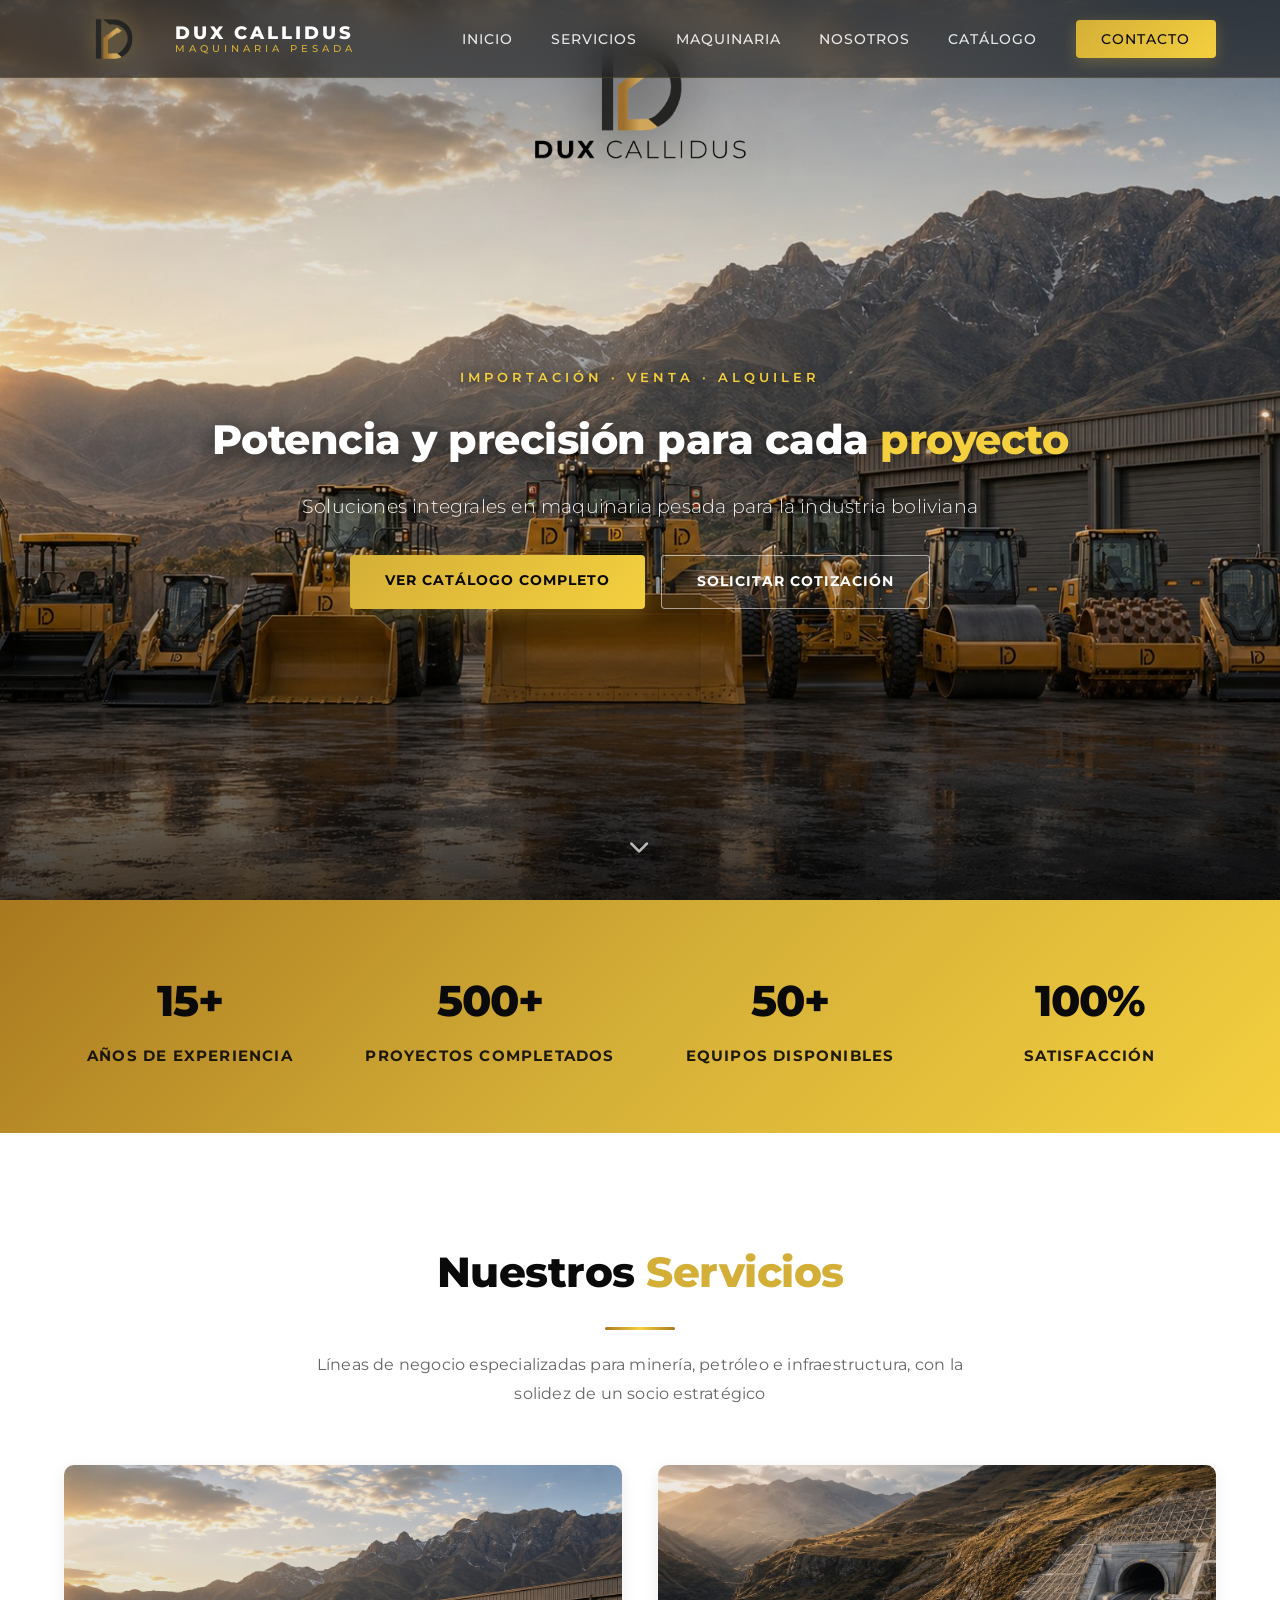
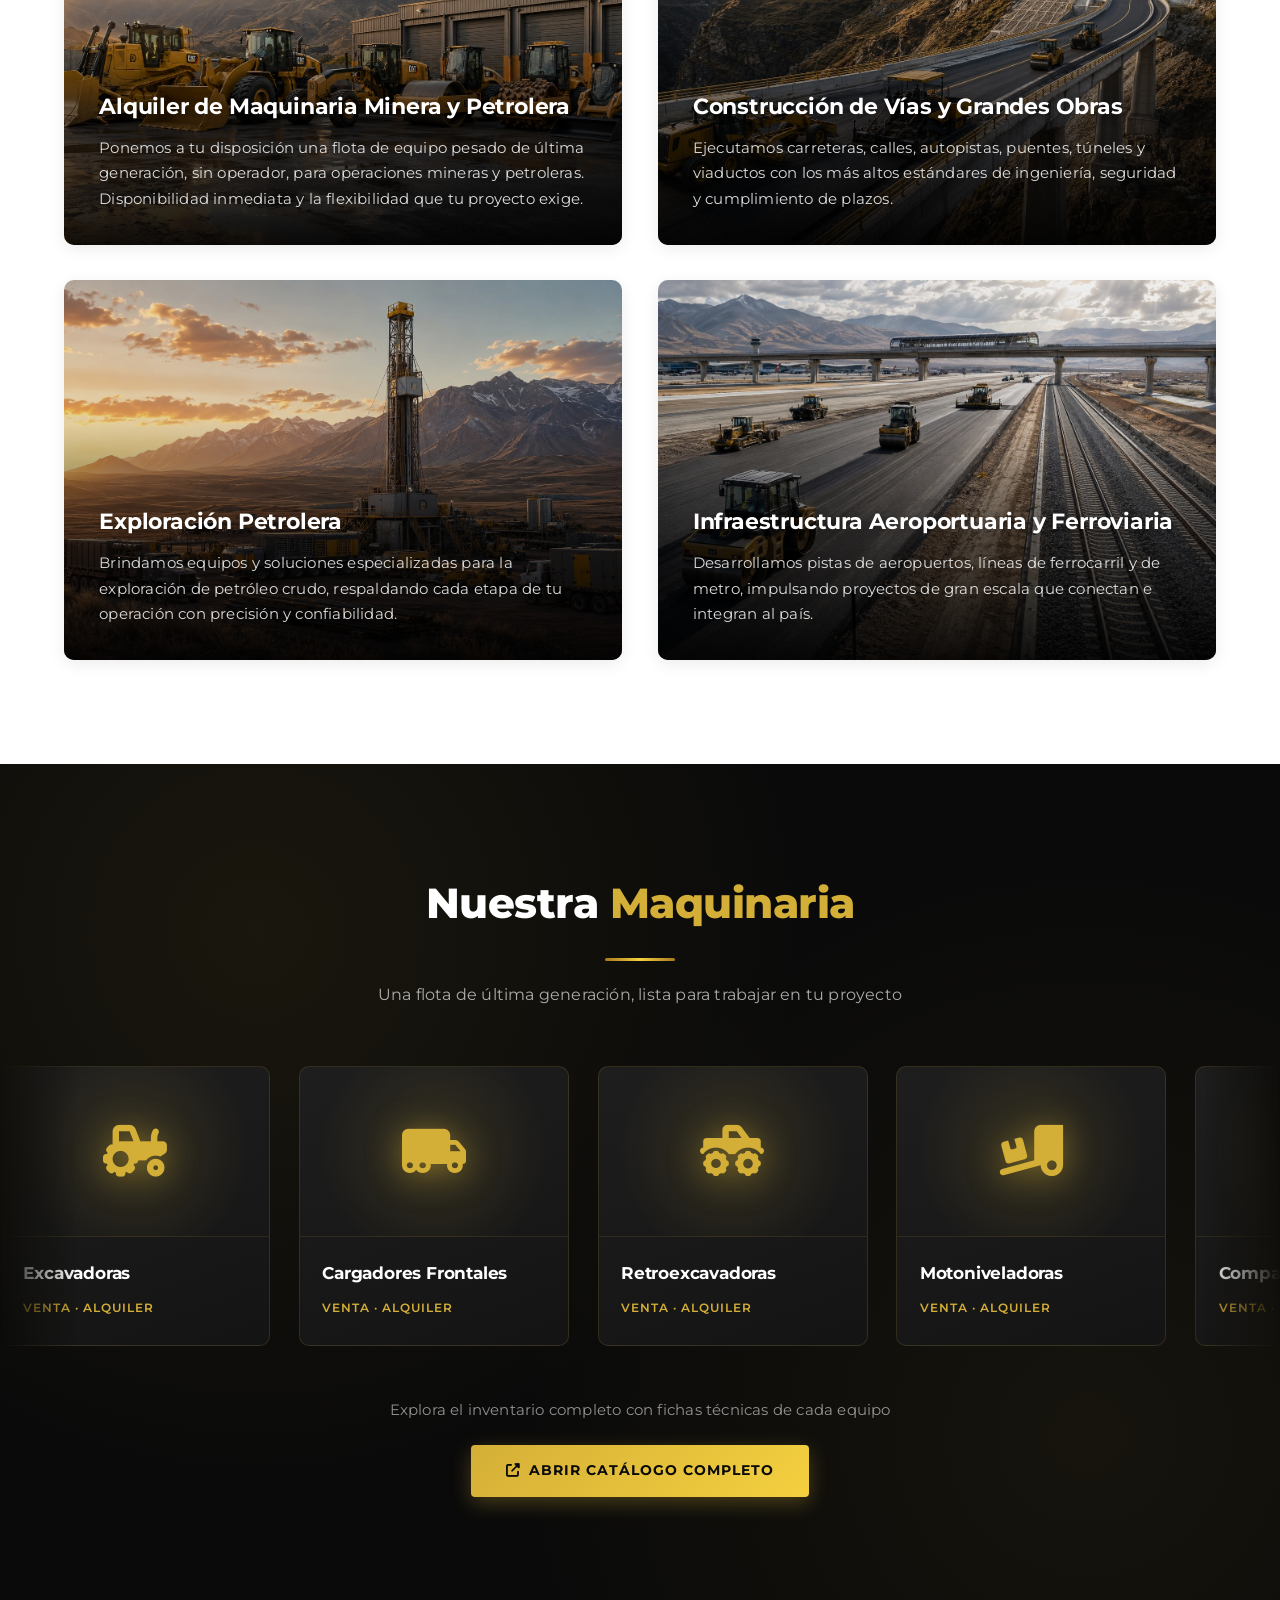
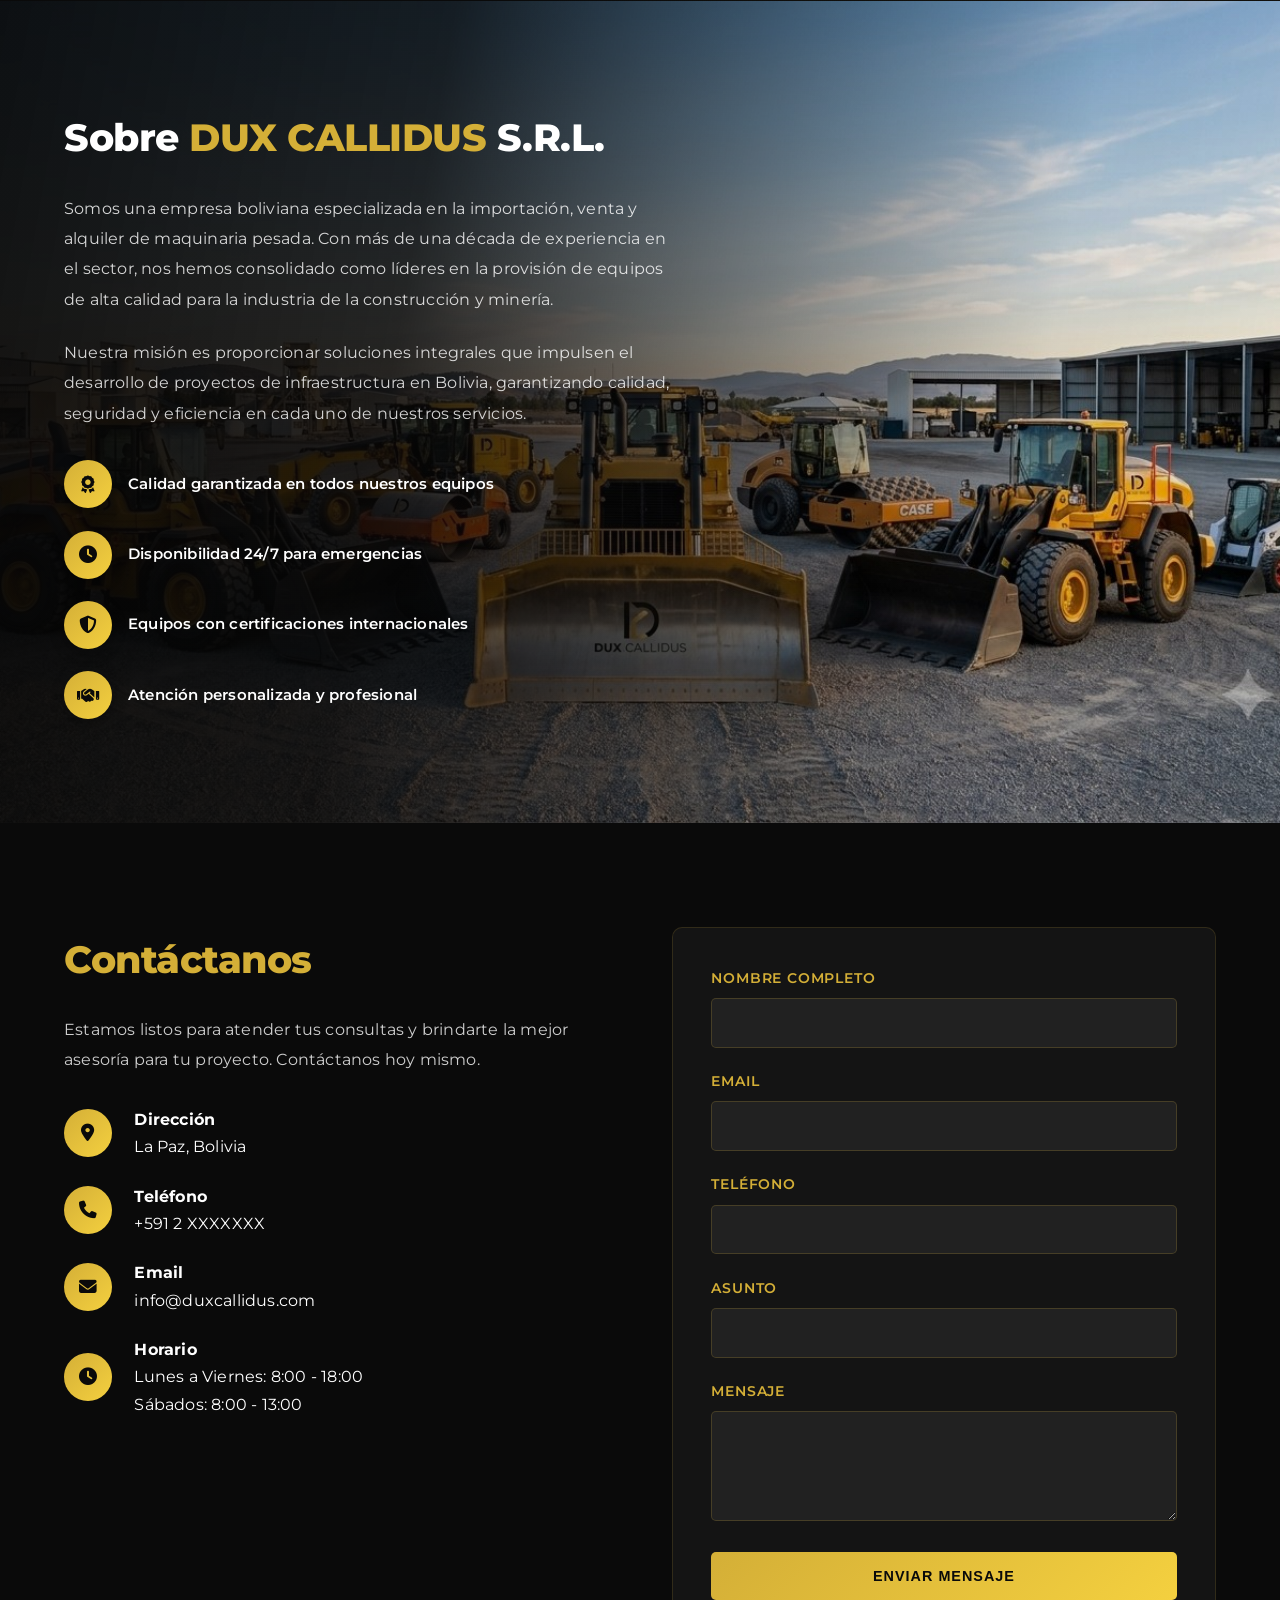
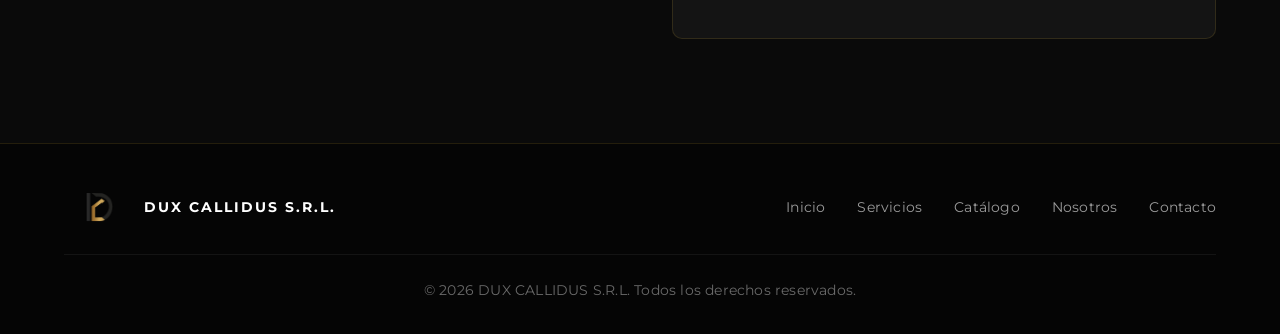
==== index.html @ 0a4a1ef8 "Add files via upload" ====
<!DOCTYPE html>
<html lang="es">
<head>
    <meta charset="UTF-8">
    <meta name="viewport" content="width=device-width, initial-scale=1.0">
    <title>DUX CALLIDUS S.R.L. — Maquinaria Pesada de Alta Gama</title>
    <meta name="description" content="Importación, venta y alquiler de maquinaria pesada en Bolivia. Flota de última generación, respaldo técnico y confianza garantizada.">
    <link rel="icon" href="logo-dux-icon.png" type="image/png">
    <link rel="stylesheet" href="https://cdnjs.cloudflare.com/ajax/libs/font-awesome/6.4.0/css/all.min.css">
    <link rel="preconnect" href="https://fonts.googleapis.com">
    <link href="https://fonts.googleapis.com/css2?family=Montserrat:wght@300;400;500;600;700;800&display=swap" rel="stylesheet">
    <link rel="stylesheet" href="styles.css">
</head>
<body>
    <nav class="navbar" id="navbar">
        <div class="nav-container">
            <div class="logo-container">
                <a href="#inicio" class="logo">
                    <img src="logo-dux-icon.png" alt="DUX CALLIDUS Logo">
                    <div class="logo-text">
                        <span class="lt-dux">DUX CALLIDUS</span>
                        <span class="lt-callidus">Maquinaria Pesada</span>
                    </div>
                </a>
            </div>
            <ul class="nav-links" id="navLinks">
                <li><a href="#inicio">Inicio</a></li>
                <li><a href="#servicios">Servicios</a></li>
                <li><a href="#maquinaria">Maquinaria</a></li>
                <li><a href="#nosotros">Nosotros</a></li>
                <li><a href="inventario.html" target="_blank" rel="noopener">Catálogo</a></li>
                <li><a href="#contacto" class="cta-button">Contacto</a></li>
            </ul>
            <button class="menu-toggle" id="menuToggle">
                <i class="fas fa-bars"></i>
            </button>
        </div>
    </nav>

    <section class="hero" id="inicio">
        <img src="logo-dux-completo.png" alt="DUX CALLIDUS" class="hero-logo-mark">
        <div class="hero-content">
            <span class="hero-eyebrow">Importación · Venta · Alquiler</span>
            <h1>Potencia y precisión para cada <span>proyecto</span></h1>
            <p>Soluciones integrales en maquinaria pesada para la industria boliviana</p>
            <div class="hero-buttons">
                <a href="inventario.html" target="_blank" rel="noopener" class="btn-primary">Ver Catálogo Completo</a>
                <a href="#contacto" class="btn-secondary">Solicitar Cotización</a>
            </div>
        </div>
        <div class="scroll-cue"><i class="fas fa-chevron-down"></i></div>
    </section>

    <section class="stats-section">
        <div class="stats-grid">
            <div class="stat-item">
                <span class="stat-number">15+</span>
                <span class="stat-label">Años de Experiencia</span>
            </div>
            <div class="stat-item">
                <span class="stat-number">500+</span>
                <span class="stat-label">Proyectos Completados</span>
            </div>
            <div class="stat-item">
                <span class="stat-number">50+</span>
                <span class="stat-label">Equipos Disponibles</span>
            </div>
            <div class="stat-item">
                <span class="stat-number">100%</span>
                <span class="stat-label">Satisfacción</span>
            </div>
        </div>
    </section>

    <section class="section" id="servicios">
        <h2 class="section-title">Nuestros <span>Servicios</span></h2>
        <p class="section-subtitle">Líneas de negocio especializadas para minería, petróleo e infraestructura, con la solidez de un socio estratégico</p>

        <div class="services-grid">
            <div class="service-card">
                <img src="servicio-alquiler-maquinaria.jpg" alt="Alquiler de Maquinaria Minera y Petrolera">
                <div class="service-card-content">
                    <h3>Alquiler de Maquinaria Minera y Petrolera</h3>
                    <p>Ponemos a tu disposición una flota de equipo pesado de última generación, sin operador, para operaciones mineras y petroleras. Disponibilidad inmediata y la flexibilidad que tu proyecto exige.</p>
                </div>
            </div>

            <div class="service-card">
                <img src="servicio-construccion-vias.jpg" alt="Construcción de Vías y Grandes Obras">
                <div class="service-card-content">
                    <h3>Construcción de Vías y Grandes Obras</h3>
                    <p>Ejecutamos carreteras, calles, autopistas, puentes, túneles y viaductos con los más altos estándares de ingeniería, seguridad y cumplimiento de plazos.</p>
                </div>
            </div>

            <div class="service-card">
                <img src="servicio-exploracion-petrolera.jpg" alt="Exploración Petrolera">
                <div class="service-card-content">
                    <h3>Exploración Petrolera</h3>
                    <p>Brindamos equipos y soluciones especializadas para la exploración de petróleo crudo, respaldando cada etapa de tu operación con precisión y confiabilidad.</p>
                </div>
            </div>

            <div class="service-card">
                <img src="servicio-infraestructura-aeroportuaria.jpg" alt="Infraestructura Aeroportuaria y Ferroviaria">
                <div class="service-card-content">
                    <h3>Infraestructura Aeroportuaria y Ferroviaria</h3>
                    <p>Desarrollamos pistas de aeropuertos, líneas de ferrocarril y de metro, impulsando proyectos de gran escala que conectan e integran al país.</p>
                </div>
            </div>
        </div>
    </section>

    <section class="fleet-section" id="maquinaria">
        <h2 class="section-title light">Nuestra <span>Maquinaria</span></h2>
        <p class="section-subtitle light">Una flota de última generación, lista para trabajar en tu proyecto</p>

        <div class="marquee-wrap">
            <div class="marquee-track">
                <a href="inventario.html" target="_blank" rel="noopener" class="fleet-card">
                    <div class="fleet-card-image"><i class="fas fa-tractor"></i></div>
                    <div class="fleet-card-body"><h3>Excavadoras</h3><span>Venta · Alquiler</span></div>
                </a>
                <a href="inventario.html" target="_blank" rel="noopener" class="fleet-card">
                    <div class="fleet-card-image"><i class="fas fa-truck-moving"></i></div>
                    <div class="fleet-card-body"><h3>Cargadores Frontales</h3><span>Venta · Alquiler</span></div>
                </a>
                <a href="inventario.html" target="_blank" rel="noopener" class="fleet-card">
                    <div class="fleet-card-image"><i class="fas fa-truck-monster"></i></div>
                    <div class="fleet-card-body"><h3>Retroexcavadoras</h3><span>Venta · Alquiler</span></div>
                </a>
                <a href="inventario.html" target="_blank" rel="noopener" class="fleet-card">
                    <div class="fleet-card-image"><i class="fas fa-truck-loading"></i></div>
                    <div class="fleet-card-body"><h3>Motoniveladoras</h3><span>Venta · Alquiler</span></div>
                </a>
                <a href="inventario.html" target="_blank" rel="noopener" class="fleet-card">
                    <div class="fleet-card-image"><i class="fas fa-truck"></i></div>
                    <div class="fleet-card-body"><h3>Compactadoras</h3><span>Venta · Alquiler</span></div>
                </a>
                <a href="inventario.html" target="_blank" rel="noopener" class="fleet-card">
                    <div class="fleet-card-image"><i class="fas fa-dolly"></i></div>
                    <div class="fleet-card-body"><h3>Minicargadores</h3><span>Venta · Alquiler</span></div>
                </a>
                <!-- duplicado para loop continuo -->
                <a href="inventario.html" target="_blank" rel="noopener" class="fleet-card" aria-hidden="true">
                    <div class="fleet-card-image"><i class="fas fa-tractor"></i></div>
                    <div class="fleet-card-body"><h3>Excavadoras</h3><span>Venta · Alquiler</span></div>
                </a>
                <a href="inventario.html" target="_blank" rel="noopener" class="fleet-card" aria-hidden="true">
                    <div class="fleet-card-image"><i class="fas fa-truck-moving"></i></div>
                    <div class="fleet-card-body"><h3>Cargadores Frontales</h3><span>Venta · Alquiler</span></div>
                </a>
                <a href="inventario.html" target="_blank" rel="noopener" class="fleet-card" aria-hidden="true">
                    <div class="fleet-card-image"><i class="fas fa-truck-monster"></i></div>
                    <div class="fleet-card-body"><h3>Retroexcavadoras</h3><span>Venta · Alquiler</span></div>
                </a>
                <a href="inventario.html" target="_blank" rel="noopener" class="fleet-card" aria-hidden="true">
                    <div class="fleet-card-image"><i class="fas fa-truck-loading"></i></div>
                    <div class="fleet-card-body"><h3>Motoniveladoras</h3><span>Venta · Alquiler</span></div>
                </a>
                <a href="inventario.html" target="_blank" rel="noopener" class="fleet-card" aria-hidden="true">
                    <div class="fleet-card-image"><i class="fas fa-truck"></i></div>
                    <div class="fleet-card-body"><h3>Compactadoras</h3><span>Venta · Alquiler</span></div>
                </a>
                <a href="inventario.html" target="_blank" rel="noopener" class="fleet-card" aria-hidden="true">
                    <div class="fleet-card-image"><i class="fas fa-dolly"></i></div>
                    <div class="fleet-card-body"><h3>Minicargadores</h3><span>Venta · Alquiler</span></div>
                </a>
            </div>
        </div>

        <div class="fleet-cta">
            <p>Explora el inventario completo con fichas técnicas de cada equipo</p>
            <a href="inventario.html" target="_blank" rel="noopener" class="btn-primary">
                <i class="fas fa-external-link-alt" style="margin-right:8px;"></i>Abrir Catálogo Completo
            </a>
        </div>
    </section>

    <section class="section about-section" id="nosotros">
        <div class="about-content">
            <div class="about-text">
                <h2>Sobre <span>DUX CALLIDUS</span> S.R.L.</h2>
                <p>Somos una empresa boliviana especializada en la importación, venta y alquiler de maquinaria pesada. Con más de una década de experiencia en el sector, nos hemos consolidado como líderes en la provisión de equipos de alta calidad para la industria de la construcción y minería.</p>
                <p>Nuestra misión es proporcionar soluciones integrales que impulsen el desarrollo de proyectos de infraestructura en Bolivia, garantizando calidad, seguridad y eficiencia en cada uno de nuestros servicios.</p>

                <div class="about-features">
                    <div class="feature-item">
                        <div class="feature-icon"><i class="fas fa-award"></i></div>
                        <span>Calidad garantizada en todos nuestros equipos</span>
                    </div>
                    <div class="feature-item">
                        <div class="feature-icon"><i class="fas fa-clock"></i></div>
                        <span>Disponibilidad 24/7 para emergencias</span>
                    </div>
                    <div class="feature-item">
                        <div class="feature-icon"><i class="fas fa-shield-alt"></i></div>
                        <span>Equipos con certificaciones internacionales</span>
                    </div>
                    <div class="feature-item">
                        <div class="feature-icon"><i class="fas fa-handshake"></i></div>
                        <span>Atención personalizada y profesional</span>
                    </div>
                </div>
            </div>
        </div>
    </section>

    <section class="section contact-section" id="contacto">
        <div class="contact-content">
            <div class="contact-info">
                <h2>Contáctanos</h2>
                <p>Estamos listos para atender tus consultas y brindarte la mejor asesoría para tu proyecto. Contáctanos hoy mismo.</p>

                <div class="contact-item">
                    <div class="contact-icon"><i class="fas fa-map-marker-alt"></i></div>
                    <div><strong>Dirección</strong><br>La Paz, Bolivia</div>
                </div>

                <div class="contact-item">
                    <div class="contact-icon"><i class="fas fa-phone"></i></div>
                    <div><strong>Teléfono</strong><br>+591 2 XXXXXXX</div>
                </div>

                <div class="contact-item">
                    <div class="contact-icon"><i class="fas fa-envelope"></i></div>
                    <div><strong>Email</strong><br>info@duxcallidus.com</div>
                </div>

                <div class="contact-item">
                    <div class="contact-icon"><i class="fas fa-clock"></i></div>
                    <div><strong>Horario</strong><br>Lunes a Viernes: 8:00 - 18:00<br>Sábados: 8:00 - 13:00</div>
                </div>
            </div>

            <div class="contact-form">
                <form id="contactForm">
                    <div class="form-group">
                        <label for="name">Nombre completo</label>
                        <input type="text" id="name" name="name" required>
                    </div>
                    <div class="form-group">
                        <label for="email">Email</label>
                        <input type="email" id="email" name="email" required>
                    </div>
                    <div class="form-group">
                        <label for="phone">Teléfono</label>
                        <input type="tel" id="phone" name="phone" required>
                    </div>
                    <div class="form-group">
                        <label for="subject">Asunto</label>
                        <input type="text" id="subject" name="subject" required>
                    </div>
                    <div class="form-group">
                        <label for="message">Mensaje</label>
                        <textarea id="message" name="message" required></textarea>
                    </div>
                    <button type="submit" class="submit-btn">Enviar Mensaje</button>
                </form>
            </div>
        </div>
    </section>

    <footer>
        <div class="footer-inner">
            <div class="footer-logo">
                <img src="logo-dux-icon.png" alt="DUX CALLIDUS">
                <span>DUX CALLIDUS S.R.L.</span>
            </div>
            <ul class="footer-links">
                <li><a href="#inicio">Inicio</a></li>
                <li><a href="#servicios">Servicios</a></li>
                <li><a href="inventario.html" target="_blank" rel="noopener">Catálogo</a></li>
                <li><a href="#nosotros">Nosotros</a></li>
                <li><a href="#contacto">Contacto</a></li>
            </ul>
        </div>
        <div class="footer-bottom">
            <p>&copy; 2026 DUX CALLIDUS S.R.L. Todos los derechos reservados.</p>
        </div>
    </footer>

    <script src="script.js"></script>
</body>
</html>
---- styles.css ----
/* ============================================
   DUX CALLIDUS S.R.L. — Hoja de estilos global
   Paleta: negro profundo + dorado (marca)
   ============================================ */

* {
    margin: 0;
    padding: 0;
    box-sizing: border-box;
}

:root {
    --negro: #0a0a0a;
    --negro-suave: #141414;
    --negro-carbon: #1e1e1e;
    --dorado: #D4AF37;
    --dorado-claro: #F4D03F;
    --dorado-oscuro: #A9791F;
    --blanco: #ffffff;
    --gris-claro: #f7f6f3;
    --gris-texto: #6a6a6a;
    --borde-dorado: rgba(212, 175, 55, 0.18);
}

html {
    scroll-behavior: smooth;
}

body {
    font-family: 'Montserrat', 'Segoe UI', Tahoma, Geneva, Verdana, sans-serif;
    line-height: 1.7;
    color: var(--negro);
    background: var(--blanco);
    overflow-x: hidden;
    letter-spacing: 0.2px;
}

img { display: block; max-width: 100%; }

a { color: inherit; }

/* ---------- NAVBAR ---------- */
.navbar {
    position: fixed;
    top: 0;
    width: 100%;
    background: rgba(10, 10, 10, 0.55);
    backdrop-filter: blur(16px);
    -webkit-backdrop-filter: blur(16px);
    padding: 1.1rem 5%;
    z-index: 1000;
    transition: all 0.35s cubic-bezier(0.4,0,0.2,1);
    border-bottom: 1px solid rgba(212, 175, 55, 0.15);
}

.navbar.scrolled {
    padding: 0.6rem 5%;
    background: rgba(8, 8, 8, 0.92);
    box-shadow: 0 6px 30px rgba(0,0,0,0.35);
    border-bottom: 1px solid rgba(212, 175, 55, 0.35);
}

.nav-container {
    max-width: 1440px;
    margin: 0 auto;
    display: flex;
    justify-content: space-between;
    align-items: center;
}

.logo-container {
    display: flex;
    align-items: center;
    gap: 15px;
}

.logo {
    display: flex;
    align-items: center;
    gap: 12px;
    text-decoration: none;
    transition: all 0.3s ease;
}

.logo img {
    height: 42px;
    width: auto;
    filter: drop-shadow(0 0 10px rgba(212, 175, 55, 0.35));
    transition: all 0.3s ease;
}

.navbar.scrolled .logo img { height: 36px; }

.logo-text {
    display: flex;
    flex-direction: column;
    line-height: 1.1;
}

.logo-text .lt-dux {
    color: var(--blanco);
    font-weight: 800;
    font-size: 1.15rem;
    letter-spacing: 3px;
}

.logo-text .lt-callidus {
    color: var(--dorado);
    font-weight: 500;
    font-size: 0.62rem;
    letter-spacing: 4px;
    text-transform: uppercase;
}

.logo:hover img {
    filter: drop-shadow(0 0 18px rgba(212, 175, 55, 0.6));
    transform: scale(1.05);
}

.nav-links {
    display: flex;
    list-style: none;
    gap: 2.4rem;
    align-items: center;
}

.nav-links a {
    color: rgba(255,255,255,0.88);
    text-decoration: none;
    font-weight: 500;
    font-size: 0.85rem;
    text-transform: uppercase;
    letter-spacing: 1px;
    transition: all 0.3s ease;
    position: relative;
}

.nav-links a:not(.cta-button)::after {
    content: '';
    position: absolute;
    width: 0;
    height: 2px;
    bottom: -6px;
    left: 0;
    background: linear-gradient(90deg, var(--dorado) 0%, var(--dorado-claro) 100%);
    transition: width 0.4s cubic-bezier(0.4, 0, 0.2, 1);
}

.nav-links a:hover { color: var(--dorado-claro); }
.nav-links a:hover::after { width: 100%; }

.cta-button {
    background: linear-gradient(135deg, var(--dorado) 0%, var(--dorado-claro) 100%);
    color: var(--negro) !important;
    padding: 0.7rem 1.6rem;
    border-radius: 4px;
    font-weight: 700;
    font-size: 0.8rem;
    transition: all 0.3s ease;
    border: none;
    cursor: pointer;
    box-shadow: 0 4px 16px rgba(212, 175, 55, 0.3);
}

.cta-button:hover {
    transform: translateY(-2px);
    box-shadow: 0 8px 24px rgba(212, 175, 55, 0.45);
}

.menu-toggle {
    display: none;
    background: none;
    border: none;
    color: var(--dorado);
    font-size: 1.5rem;
    cursor: pointer;
}

/* ---------- HERO ---------- */
.hero {
    height: 100vh;
    min-height: 640px;
    background: url('portada-flota.jpg') center 60%/cover no-repeat;
    display: flex;
    align-items: center;
    justify-content: center;
    position: relative;
    overflow: hidden;
}

.hero::before {
    content: '';
    position: absolute;
    inset: 0;
    background:
        linear-gradient(to top, rgba(0,0,0,0.75) 0%, rgba(0,0,0,0.15) 38%, rgba(0,0,0,0.05) 60%, rgba(0,0,0,0.25) 100%);
    z-index: 0;
}

.hero-logo-mark {
    position: absolute;
    top: 4.5%;
    left: 50%;
    transform: translateX(-50%);
    width: clamp(140px, 17vw, 260px);
    z-index: 2;
    filter: drop-shadow(0 8px 26px rgba(0,0,0,0.55));
    animation: fadeInDown 1.1s ease;
    pointer-events: none;
}

@keyframes fadeInDown {
    from { opacity: 0; transform: translateX(-50%) translateY(-25px); }
    to { opacity: 1; transform: translateX(-50%) translateY(0); }
}

.hero-content {
    position: relative;
    text-align: center;
    color: var(--blanco);
    z-index: 1;
    max-width: 1150px;
    padding: 0 2rem;
    margin-top: 8vh;
    animation: fadeInUp 1s ease;
}

@keyframes fadeInUp {
    from { opacity: 0; transform: translateY(30px); }
    to { opacity: 1; transform: translateY(0); }
}

.hero-eyebrow {
    display: inline-block;
    font-size: 0.8rem;
    letter-spacing: 4px;
    text-transform: uppercase;
    color: var(--dorado-claro);
    font-weight: 600;
    margin-bottom: 1rem;
    text-shadow: 0 2px 10px rgba(0,0,0,0.6);
}

.hero h1 {
    font-size: clamp(1.5rem, 3.2vw, 2.7rem);
    font-weight: 800;
    letter-spacing: -0.5px;
    margin-bottom: 1rem;
    text-shadow: 0 4px 20px rgba(0,0,0,0.6);
    white-space: nowrap;
}

.hero h1 span { color: var(--dorado-claro); }

.hero p {
    font-size: 1.2rem;
    margin-bottom: 2rem;
    color: rgba(255, 255, 255, 0.92);
    font-weight: 300;
    text-shadow: 0 2px 10px rgba(0, 0, 0, 0.6);
}

.hero-buttons {
    display: flex;
    gap: 1rem;
    justify-content: center;
    flex-wrap: wrap;
}

.btn-primary, .btn-secondary {
    padding: 0.9rem 2.2rem;
    border-radius: 4px;
    font-weight: 700;
    font-size: 0.85rem;
    text-transform: uppercase;
    letter-spacing: 1px;
    cursor: pointer;
    transition: all 0.3s ease;
    text-decoration: none;
    display: inline-block;
}

.btn-primary {
    background: linear-gradient(135deg, var(--dorado) 0%, var(--dorado-claro) 100%);
    color: var(--negro);
    border: none;
    box-shadow: 0 6px 20px rgba(212, 175, 55, 0.3);
}

.btn-primary:hover {
    transform: translateY(-3px);
    box-shadow: 0 10px 28px rgba(212, 175, 55, 0.45);
}

.btn-secondary {
    background: rgba(255,255,255,0.05);
    color: var(--blanco);
    border: 1px solid rgba(255, 255, 255, 0.55);
}

.btn-secondary:hover {
    background: rgba(255, 255, 255, 0.12);
    border-color: var(--dorado);
    transform: translateY(-3px);
}

.scroll-cue {
    position: absolute;
    bottom: 2.2rem;
    left: 50%;
    transform: translateX(-50%);
    color: rgba(255,255,255,0.7);
    font-size: 1.3rem;
    z-index: 1;
    animation: bounce 2.2s ease-in-out infinite;
}

@keyframes bounce {
    0%, 100% { transform: translate(-50%, 0); opacity: 0.5; }
    50% { transform: translate(-50%, 10px); opacity: 1; }
}

/* ---------- SECTION GENERIC ---------- */
.section {
    padding: 6.5rem 5%;
    max-width: 1440px;
    margin: 0 auto;
}

.section-title {
    text-align: center;
    font-size: 2.6rem;
    font-weight: 800;
    margin-bottom: 0.8rem;
    color: var(--negro);
    letter-spacing: -0.5px;
}

.section-title.light { color: var(--blanco); }

.section-title span { color: var(--dorado); }

.section-title::after {
    content: '';
    display: block;
    width: 70px;
    height: 3px;
    background: linear-gradient(90deg, var(--dorado-oscuro) 0%, var(--dorado-claro) 50%, var(--dorado-oscuro) 100%);
    margin: 1.2rem auto;
    border-radius: 2px;
}

.section-subtitle {
    text-align: center;
    font-size: 1.03rem;
    color: #666;
    margin-bottom: 3.5rem;
    max-width: 680px;
    margin-left: auto;
    margin-right: auto;
    line-height: 1.8;
}

.section-subtitle.light { color: rgba(255,255,255,0.65); }

/* ---------- STATS ---------- */
.stats-section {
    background: linear-gradient(135deg, var(--dorado-oscuro) 0%, var(--dorado) 50%, var(--dorado-claro) 100%);
    padding: 4rem 5%;
    text-align: center;
    position: relative;
    overflow: hidden;
}

.stats-grid {
    display: grid;
    grid-template-columns: repeat(auto-fit, minmax(200px, 1fr));
    gap: 3rem;
    max-width: 1200px;
    margin: 0 auto;
    position: relative;
    z-index: 1;
}

.stat-item { color: var(--negro); }

.stat-number {
    font-size: 2.7rem;
    font-weight: 800;
    margin-bottom: 0.3rem;
    display: block;
    letter-spacing: -1px;
}

.stat-label {
    font-size: 0.92rem;
    font-weight: 700;
    text-transform: uppercase;
    letter-spacing: 1.2px;
    opacity: 0.9;
}

/* ---------- SERVICES (tarjetas fotográficas) ---------- */
.services-grid {
    display: grid;
    grid-template-columns: repeat(2, 1fr);
    gap: 2.2rem;
    margin-top: 3rem;
}

.service-card {
    position: relative;
    height: 380px;
    border-radius: 10px;
    overflow: hidden;
    isolation: isolate;
    box-shadow: 0 4px 16px rgba(0, 0, 0, 0.08);
    transition: all 0.45s cubic-bezier(0.4, 0, 0.2, 1);
}

.service-card:hover {
    transform: translateY(-6px);
    box-shadow: 0 20px 40px rgba(0, 0, 0, 0.25);
}

.service-card img {
    position: absolute;
    inset: 0;
    width: 100%;
    height: 100%;
    object-fit: cover;
    transition: transform 0.7s cubic-bezier(0.4, 0, 0.2, 1);
    z-index: -2;
}

.service-card:hover img { transform: scale(1.08); }

.service-card::after {
    content: '';
    position: absolute;
    inset: 0;
    background: linear-gradient(to top, rgba(0,0,0,0.92) 0%, rgba(0,0,0,0.6) 32%, rgba(0,0,0,0.1) 62%, rgba(0,0,0,0.05) 100%);
    z-index: -1;
}

.service-card::before {
    content: '';
    position: absolute;
    top: 0; left: 0;
    width: 100%; height: 3px;
    background: linear-gradient(90deg, var(--dorado) 0%, var(--dorado-claro) 100%);
    transform: scaleX(0);
    transform-origin: left;
    transition: transform 0.5s cubic-bezier(0.4, 0, 0.2, 1);
    z-index: 2;
}

.service-card:hover::before { transform: scaleX(1); }

.service-card-content {
    position: absolute;
    left: 0; right: 0; bottom: 0;
    padding: 2rem 2.2rem;
    z-index: 1;
}

.service-card h3 {
    font-size: 1.35rem;
    margin-bottom: 0.7rem;
    color: var(--blanco);
    font-weight: 700;
    letter-spacing: -0.2px;
    text-shadow: 0 2px 10px rgba(0,0,0,0.4);
}

.service-card p {
    color: rgba(255, 255, 255, 0.85);
    line-height: 1.75;
    font-size: 0.92rem;
}

/* ---------- MAQUINARIA / TIRA (MARQUEE STRIP) ---------- */
.fleet-section {
    background: var(--negro);
    padding: 6.5rem 0;
    position: relative;
    overflow: hidden;
}

.fleet-section::before {
    content: '';
    position: absolute;
    inset: 0;
    background: radial-gradient(circle at 20% 20%, rgba(212,175,55,0.08) 0%, transparent 45%),
                radial-gradient(circle at 85% 80%, rgba(212,175,55,0.06) 0%, transparent 45%);
}

.fleet-section .section-title,
.fleet-section .section-subtitle {
    padding: 0 5%;
    position: relative;
    z-index: 1;
}

.marquee-wrap {
    position: relative;
    width: 100%;
    margin-top: 3rem;
    -webkit-mask-image: linear-gradient(to right, transparent 0, black 6%, black 94%, transparent 100%);
    mask-image: linear-gradient(to right, transparent 0, black 6%, black 94%, transparent 100%);
}

.marquee-track {
    display: flex;
    width: max-content;
    gap: 1.8rem;
    animation: marquee 42s linear infinite;
}

.marquee-wrap:hover .marquee-track { animation-play-state: paused; }

@keyframes marquee {
    from { transform: translateX(0); }
    to { transform: translateX(-50%); }
}

.fleet-card {
    flex: 0 0 auto;
    width: 270px;
    background: linear-gradient(160deg, var(--negro-carbon) 0%, var(--negro-suave) 100%);
    border: 1px solid rgba(212, 175, 55, 0.15);
    border-radius: 10px;
    overflow: hidden;
    transition: all 0.4s cubic-bezier(0.4,0,0.2,1);
    text-decoration: none;
    display: block;
}

.fleet-card:hover {
    transform: translateY(-8px);
    border-color: rgba(212, 175, 55, 0.5);
    box-shadow: 0 20px 40px rgba(0,0,0,0.5);
}

.fleet-card-image {
    height: 170px;
    display: flex;
    align-items: center;
    justify-content: center;
    font-size: 3.2rem;
    color: var(--dorado);
    background: radial-gradient(circle at center, rgba(212, 175, 55, 0.15) 0%, transparent 72%);
    border-bottom: 1px solid rgba(212, 175, 55, 0.12);
}

.fleet-card-image i { filter: drop-shadow(0 4px 16px rgba(212, 175, 55, 0.5)); }

.fleet-card-body { padding: 1.3rem 1.4rem 1.5rem; }

.fleet-card-body h3 {
    color: var(--blanco);
    font-size: 1.08rem;
    font-weight: 700;
    margin-bottom: 0.4rem;
    letter-spacing: -0.2px;
}

.fleet-card-body span {
    color: var(--dorado);
    font-size: 0.75rem;
    font-weight: 600;
    text-transform: uppercase;
    letter-spacing: 1px;
}

.fleet-cta {
    text-align: center;
    margin-top: 3.2rem;
    position: relative;
    z-index: 1;
}

.fleet-cta p {
    color: rgba(255,255,255,0.55);
    margin-bottom: 1.4rem;
    font-size: 0.95rem;
}

/* ---------- ABOUT (fondo fotográfico) ---------- */
.about-section {
    position: relative;
    width: 100%;
    max-width: none;
    margin: 0;
    min-height: 680px;
    display: flex;
    align-items: center;
    background:
        linear-gradient(100deg, rgba(6,6,6,0.94) 0%, rgba(6,6,6,0.86) 32%, rgba(6,6,6,0.45) 58%, rgba(6,6,6,0.12) 78%, rgba(6,6,6,0.05) 100%),
        url('sobre-dux.jpg') center 45%/cover no-repeat;
    color: var(--blanco);
    padding: 6.5rem 5%;
    box-sizing: border-box;
}

.about-content {
    max-width: 1440px;
    margin: 0 auto;
    width: 100%;
}

.about-text { max-width: 620px; }

.about-text h2 {
    font-size: 2.4rem;
    margin-bottom: 1.4rem;
    color: var(--blanco);
    font-weight: 800;
    letter-spacing: -0.5px;
}

.about-text h2 span { color: var(--dorado); }

.about-text > p {
    font-size: 1.03rem;
    color: rgba(255,255,255,0.82);
    margin-bottom: 1.4rem;
    line-height: 1.85;
}

.about-features { display: grid; gap: 1.4rem; margin-top: 2rem; }

.feature-item {
    display: flex;
    align-items: center;
    gap: 1rem;
    transition: all 0.3s ease;
}

.feature-item:hover { transform: translateX(5px); }

.feature-icon {
    width: 48px; height: 48px;
    background: linear-gradient(135deg, var(--dorado) 0%, var(--dorado-claro) 100%);
    border-radius: 50%;
    display: flex; align-items: center; justify-content: center;
    color: var(--negro);
    font-size: 1.1rem;
    flex-shrink: 0;
    box-shadow: 0 4px 14px rgba(0,0,0,0.35);
}

.feature-item span {
    font-weight: 600;
    color: var(--blanco);
    font-size: 0.93rem;
}

/* ---------- CONTACT ---------- */
.contact-section {
    width: 100%;
    max-width: none;
    margin: 0;
    box-sizing: border-box;
    background: var(--negro);
    color: var(--blanco);
}

.contact-content {
    display: grid;
    grid-template-columns: 1fr 1fr;
    gap: 4rem;
    max-width: 1440px;
    margin: 0 auto;
}

.contact-info h2 {
    font-size: 2.4rem;
    margin-bottom: 1.4rem;
    color: var(--dorado);
    font-weight: 800;
    letter-spacing: -0.5px;
}

.contact-info > p {
    font-size: 1.02rem;
    margin-bottom: 2rem;
    color: rgba(255, 255, 255, 0.8);
    line-height: 1.8;
}

.contact-item {
    display: flex;
    align-items: center;
    gap: 1.4rem;
    margin-bottom: 1.4rem;
}

.contact-icon {
    width: 48px; height: 48px;
    background: linear-gradient(135deg, var(--dorado) 0%, var(--dorado-claro) 100%);
    border-radius: 50%;
    display: flex; align-items: center; justify-content: center;
    color: var(--negro);
    font-size: 1.1rem;
    flex-shrink: 0;
}

.contact-form {
    background: var(--negro-suave);
    padding: 2.4rem;
    border-radius: 10px;
    border: 1px solid rgba(212, 175, 55, 0.15);
}

.form-group { margin-bottom: 1.4rem; }

.form-group label {
    display: block;
    margin-bottom: 0.5rem;
    color: var(--dorado);
    font-weight: 600;
    font-size: 0.85rem;
    text-transform: uppercase;
    letter-spacing: 0.8px;
}

.form-group input, .form-group textarea {
    width: 100%;
    padding: 0.9rem;
    border: 1px solid rgba(212, 175, 55, 0.2);
    background: rgba(255, 255, 255, 0.06);
    color: var(--blanco);
    border-radius: 5px;
    font-family: inherit;
    transition: all 0.3s ease;
    font-size: 0.95rem;
}

.form-group input:focus, .form-group textarea:focus {
    outline: none;
    border-color: var(--dorado);
    background: rgba(255, 255, 255, 0.1);
    box-shadow: 0 0 12px rgba(212, 175, 55, 0.2);
}

.form-group textarea { resize: vertical; min-height: 110px; }

.submit-btn {
    width: 100%;
    padding: 1rem;
    background: linear-gradient(135deg, var(--dorado) 0%, var(--dorado-claro) 100%);
    color: var(--negro);
    border: none;
    border-radius: 5px;
    font-weight: 700;
    font-size: 0.9rem;
    text-transform: uppercase;
    letter-spacing: 1px;
    cursor: pointer;
    transition: all 0.3s ease;
}

.submit-btn:hover {
    transform: translateY(-2px);
    box-shadow: 0 8px 22px rgba(212, 175, 55, 0.35);
}

/* ---------- FOOTER ---------- */
footer {
    background: #050505;
    color: var(--blanco);
    padding: 3rem 5% 2rem;
    border-top: 1px solid rgba(212, 175, 55, 0.15);
}

.footer-inner {
    max-width: 1440px;
    margin: 0 auto;
    display: flex;
    justify-content: space-between;
    align-items: center;
    flex-wrap: wrap;
    gap: 1.5rem;
}

.footer-logo {
    display: flex;
    align-items: center;
    gap: 10px;
}

.footer-logo img { height: 30px; }

.footer-logo span {
    font-weight: 700;
    letter-spacing: 2px;
    color: var(--blanco);
    font-size: 0.9rem;
}

.footer-links {
    display: flex;
    gap: 2rem;
    list-style: none;
    flex-wrap: wrap;
}

.footer-links a {
    color: rgba(255,255,255,0.6);
    text-decoration: none;
    font-size: 0.85rem;
    transition: color 0.3s ease;
}

.footer-links a:hover { color: var(--dorado); }

.footer-bottom {
    text-align: center;
    margin-top: 2rem;
    padding-top: 1.5rem;
    border-top: 1px solid rgba(255,255,255,0.06);
    color: rgba(255,255,255,0.4);
    font-size: 0.85rem;
}

/* ---------- INVENTORY PAGE SPECIFIC ---------- */
.inv-hero {
    background: linear-gradient(155deg, #050505 0%, #1a1a1a 55%, #050505 100%);
    padding: 11rem 5% 5rem;
    text-align: center;
    position: relative;
    overflow: hidden;
    border-bottom: 1px solid rgba(212,175,55,0.2);
}

.inv-hero::before {
    content: '';
    position: absolute;
    inset: 0;
    background: radial-gradient(circle at 30% 20%, rgba(212,175,55,0.12) 0%, transparent 45%),
                radial-gradient(circle at 80% 80%, rgba(212,175,55,0.08) 0%, transparent 45%);
}

.inv-hero-inner { position: relative; z-index: 1; max-width: 800px; margin: 0 auto; }

.breadcrumb {
    display: inline-flex;
    align-items: center;
    gap: 0.5rem;
    color: rgba(255,255,255,0.55);
    font-size: 0.85rem;
    margin-bottom: 1.4rem;
    text-decoration: none;
    transition: color 0.3s ease;
}

.breadcrumb:hover { color: var(--dorado); }

.inv-hero h1 {
    color: var(--blanco);
    font-size: clamp(2rem, 4.5vw, 3.2rem);
    font-weight: 800;
    letter-spacing: -0.5px;
    margin-bottom: 1rem;
}

.inv-hero h1 span { color: var(--dorado); }

.inv-hero p {
    color: rgba(255,255,255,0.65);
    font-size: 1.05rem;
    line-height: 1.8;
}

.machinery-grid {
    display: grid;
    grid-template-columns: repeat(auto-fit, minmax(300px, 1fr));
    gap: 2.2rem;
    margin-top: 3rem;
}

.machinery-card {
    background: var(--blanco);
    border-radius: 10px;
    overflow: hidden;
    box-shadow: 0 4px 16px rgba(0, 0, 0, 0.05);
    transition: all 0.45s cubic-bezier(0.4, 0, 0.2, 1);
    border: 1px solid rgba(212, 175, 55, 0.1);
}

.machinery-card:hover {
    transform: translateY(-6px);
    box-shadow: 0 18px 36px rgba(212, 175, 55, 0.14);
    border-color: rgba(212, 175, 55, 0.25);
}

.machinery-image {
    width: 100%;
    height: 230px;
    background: linear-gradient(150deg, var(--negro-carbon) 0%, var(--negro) 100%);
    display: flex;
    align-items: center;
    justify-content: center;
    color: var(--dorado);
    font-size: 4rem;
    position: relative;
    overflow: hidden;
}

.machinery-image::before {
    content: '';
    position: absolute;
    inset: 0;
    background: radial-gradient(circle at center, rgba(212, 175, 55, 0.2) 0%, transparent 70%);
}

.machinery-image i { position: relative; z-index: 1; filter: drop-shadow(0 4px 20px rgba(212, 175, 55, 0.6)); }

.machinery-content { padding: 1.6rem; }

.machinery-content h3 {
    font-size: 1.28rem;
    margin-bottom: 0.7rem;
    color: var(--negro);
    font-weight: 700;
    letter-spacing: -0.2px;
}

.machinery-content p {
    color: #666;
    margin-bottom: 1.1rem;
    font-size: 0.95rem;
}

.machinery-footer {
    display: flex;
    align-items: center;
    justify-content: space-between;
    gap: 1rem;
    flex-wrap: wrap;
}

.machinery-tag {
    display: inline-block;
    background: linear-gradient(135deg, rgba(212, 175, 55, 0.15) 0%, rgba(244, 208, 63, 0.15) 100%);
    color: var(--dorado-oscuro);
    padding: 0.4rem 1rem;
    border-radius: 20px;
    font-size: 0.8rem;
    font-weight: 700;
    border: 1px solid rgba(212,175,55,0.5);
}

.machinery-link {
    color: var(--negro);
    font-weight: 700;
    font-size: 0.85rem;
    text-decoration: none;
    border-bottom: 2px solid var(--dorado);
    padding-bottom: 2px;
    transition: all 0.3s ease;
    white-space: nowrap;
}

.machinery-link:hover { color: var(--dorado-oscuro); }

.inv-cta {
    background: var(--negro);
    text-align: center;
    padding: 5rem 5%;
}

.inv-cta h2 {
    color: var(--blanco);
    font-size: 2.1rem;
    font-weight: 800;
    margin-bottom: 1rem;
}

.inv-cta h2 span { color: var(--dorado); }

.inv-cta p {
    color: rgba(255,255,255,0.6);
    max-width: 560px;
    margin: 0 auto 2rem;
    font-size: 1rem;
}

/* ---------- RESPONSIVE ---------- */
@media (max-width: 768px) {
    .nav-links {
        position: fixed;
        left: -100%;
        top: 68px;
        flex-direction: column;
        background: rgba(8, 8, 8, 0.98);
        width: 100%;
        padding: 2rem;
        transition: left 0.3s ease;
        gap: 1.5rem;
        border-top: 1px solid rgba(212, 175, 55, 0.3);
    }

    .nav-links.active { left: 0; }

    .menu-toggle { display: block; }

    .hero-logo-mark { top: 4%; width: clamp(110px, 28vw, 190px); }

    .hero-content { margin-top: 7vh; }

    .hero h1 { white-space: normal; font-size: 1.9rem; }

    .hero p { font-size: 1.02rem; }

    .btn-primary, .btn-secondary { padding: 0.75rem 1.5rem; font-size: 0.8rem; }

    .about-content, .contact-content { grid-template-columns: 1fr; gap: 2rem; }

    .services-grid { grid-template-columns: 1fr; }

    .service-card { height: 300px; }

    .about-section {
        min-height: auto;
        padding: 4rem 6% 3rem;
    }

    .about-text { max-width: none; }

    .section-title { font-size: 2rem; }

    .hero-buttons { flex-direction: column; }

    .fleet-card { width: 230px; }

    .footer-inner { flex-direction: column; text-align: center; }

    .footer-links { justify-content: center; }

    .inv-hero { padding: 8.5rem 5% 3.5rem; }
}
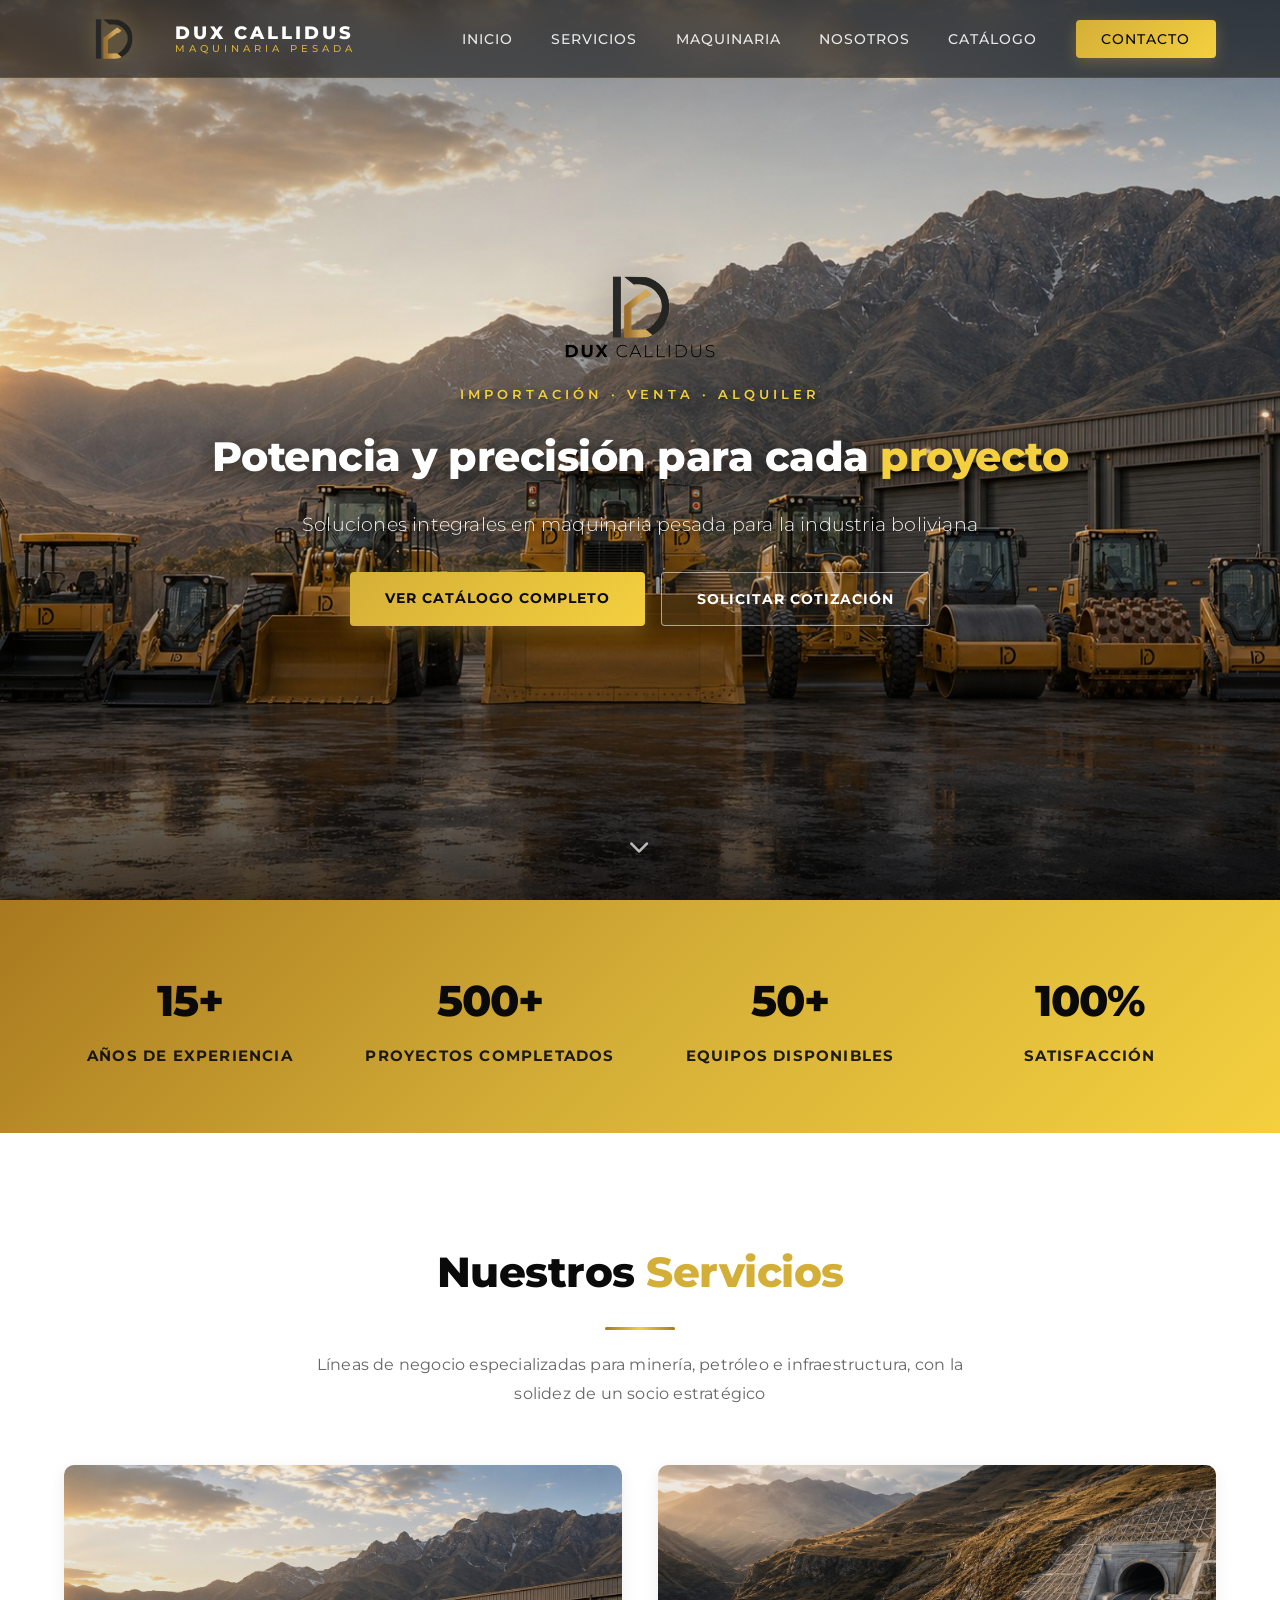
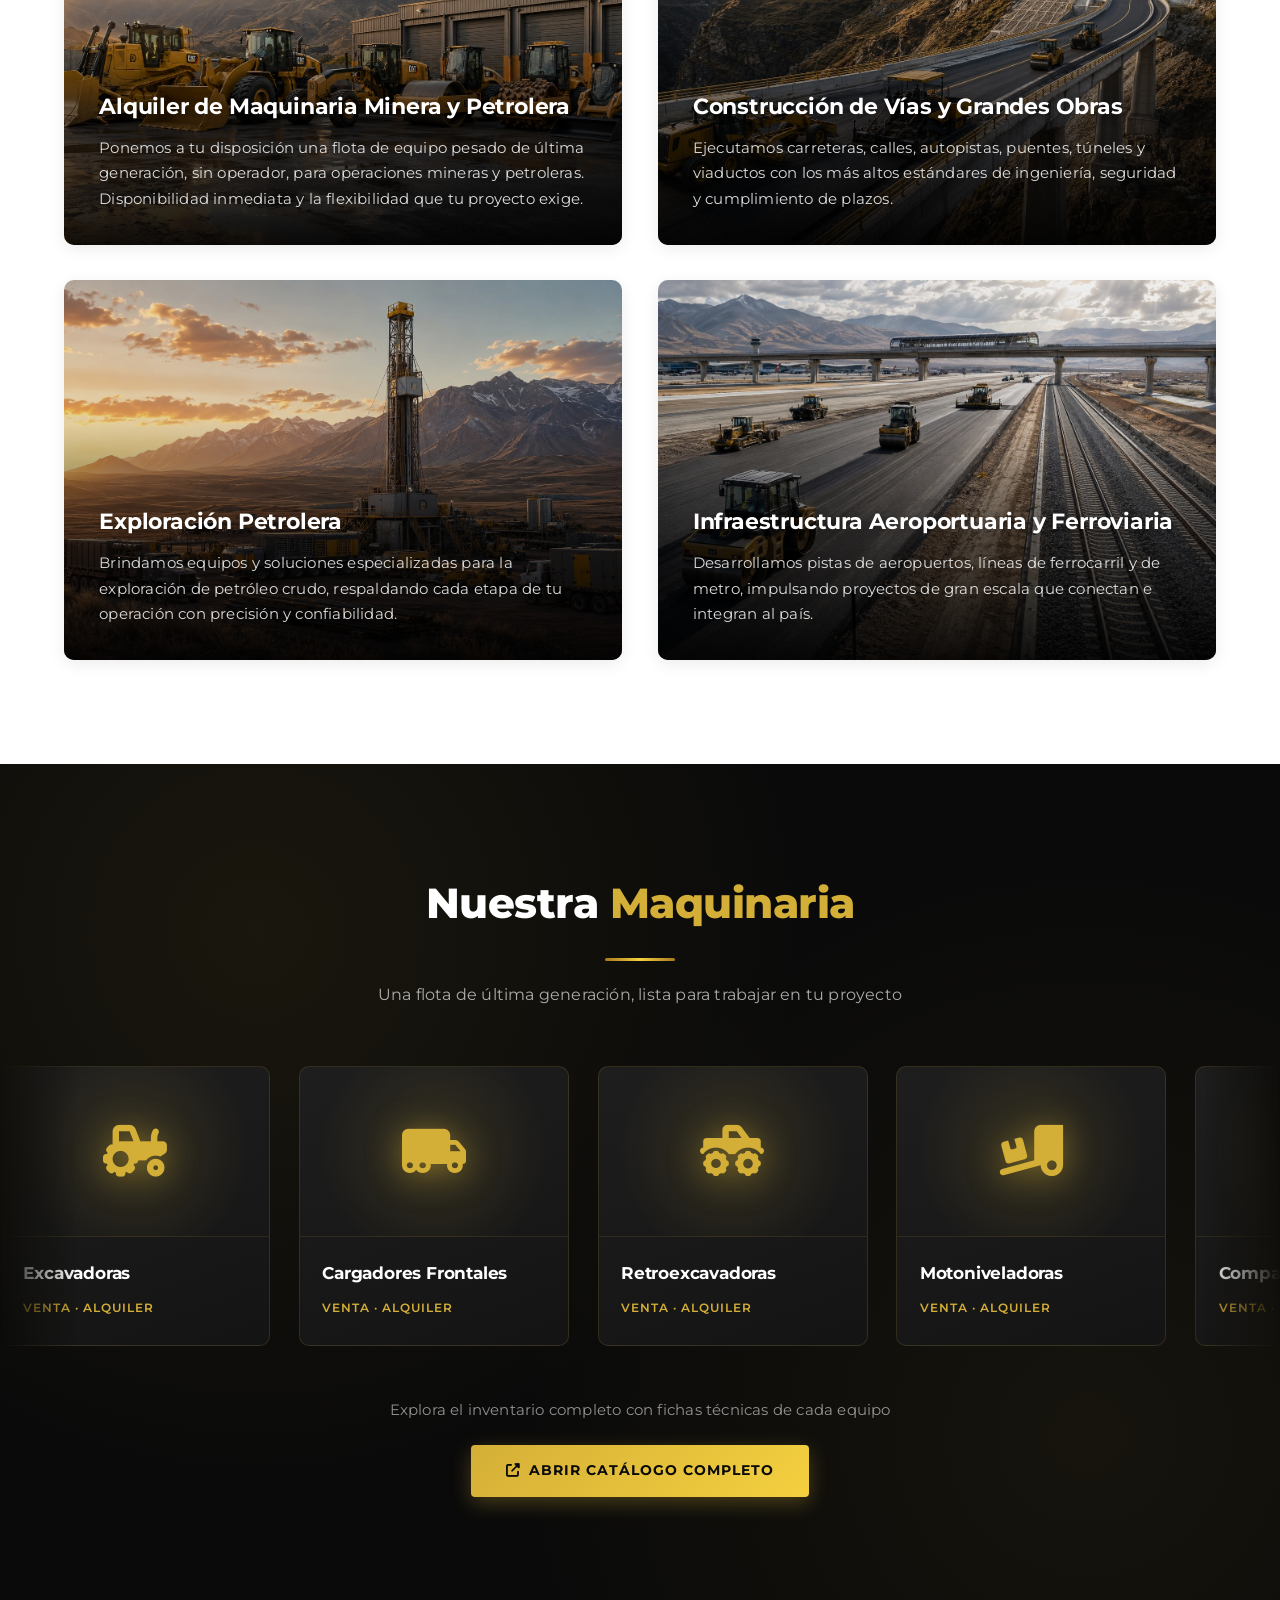
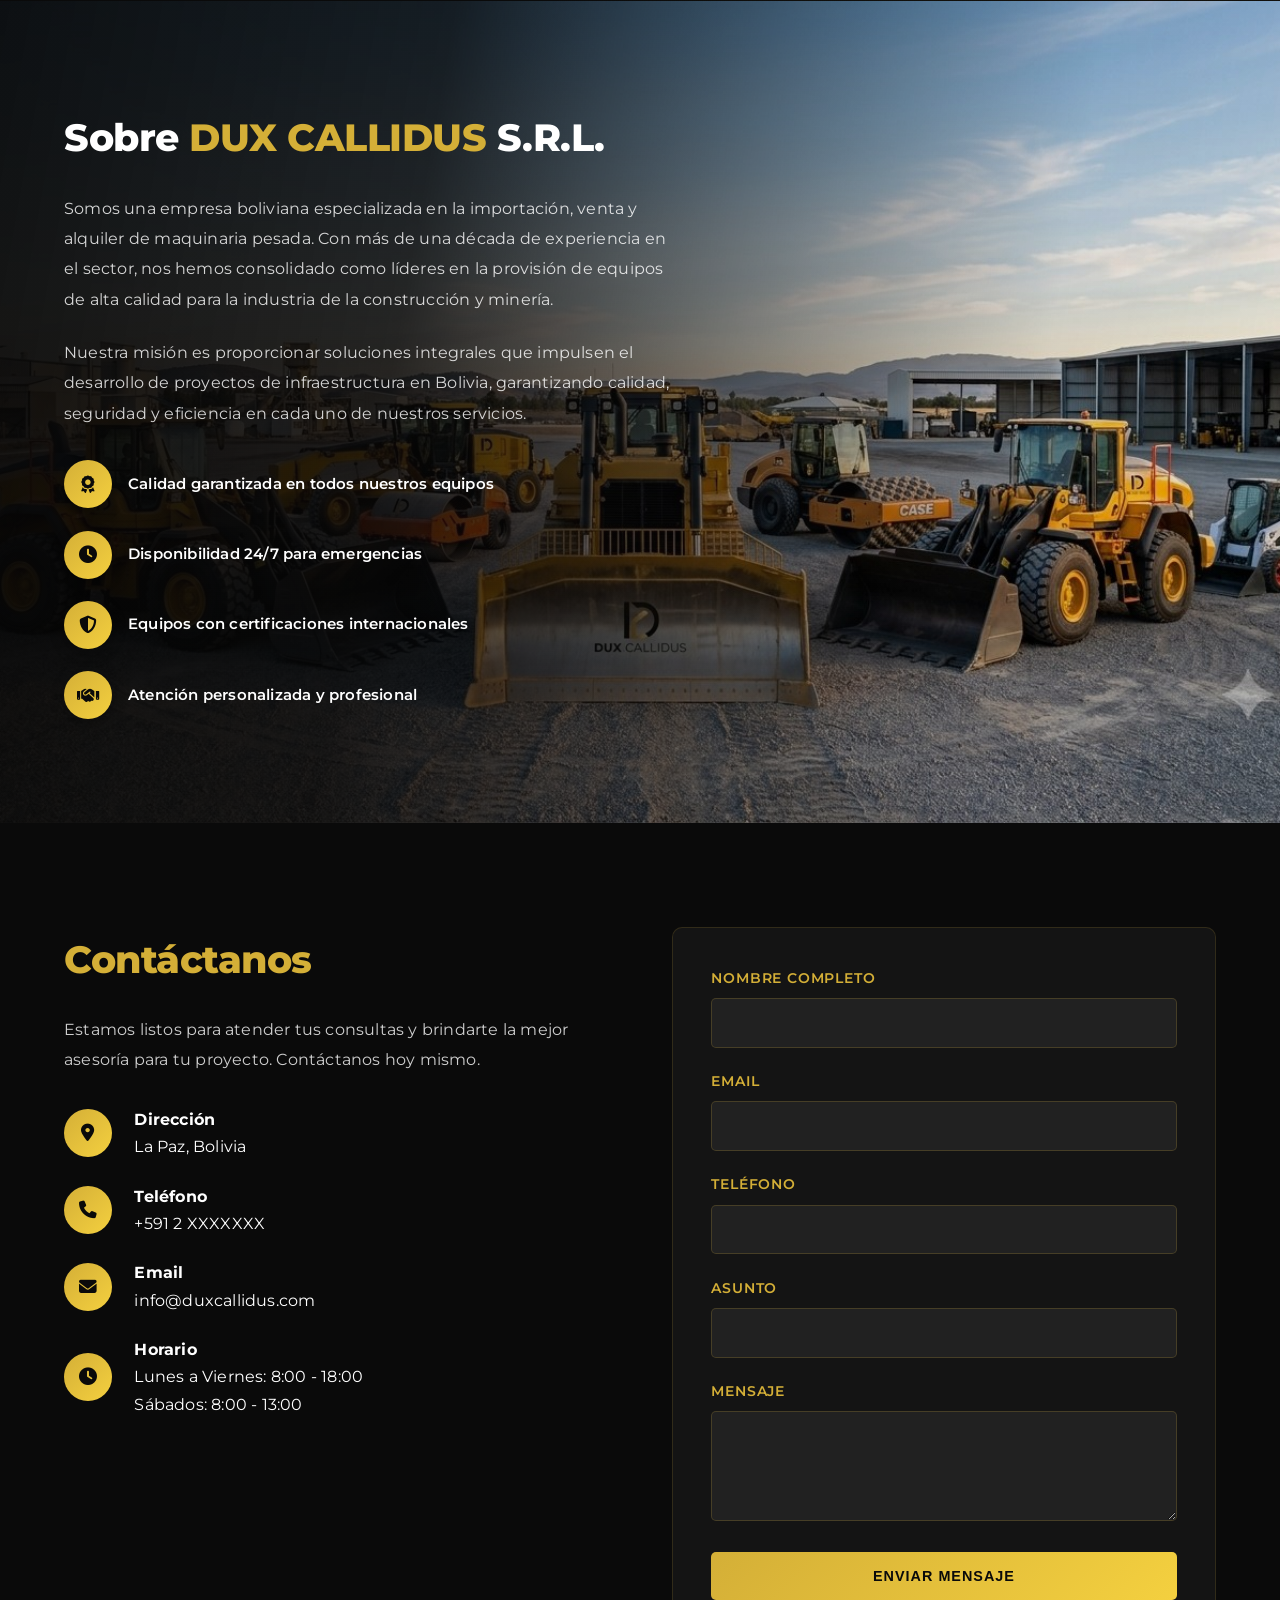
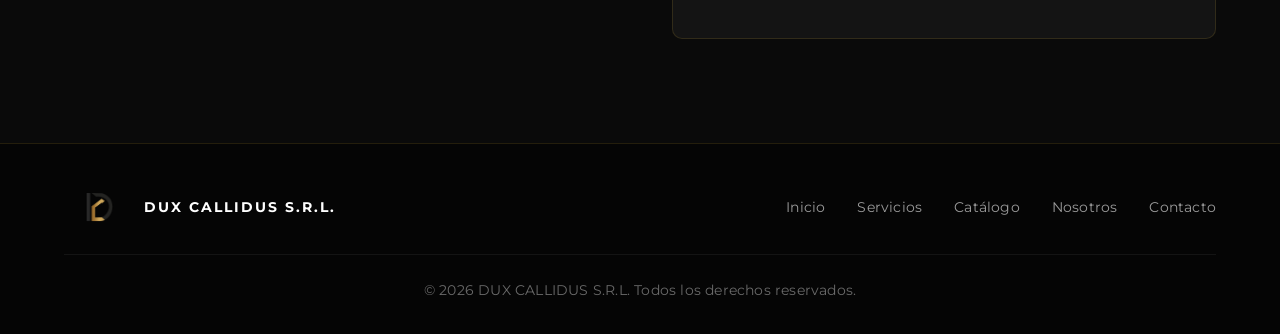
==== commit 7812a06d: "Add files via upload" ====
--- a/index.html
+++ b/index.html
@@ -38,8 +38,8 @@
     </nav>
 
     <section class="hero" id="inicio">
-        <img src="logo-dux-completo.png" alt="DUX CALLIDUS" class="hero-logo-mark">
         <div class="hero-content">
+            <img src="logo-dux-completo.png" alt="DUX CALLIDUS" class="hero-logo-mark">
             <span class="hero-eyebrow">Importación · Venta · Alquiler</span>
             <h1>Potencia y precisión para cada <span>proyecto</span></h1>
             <p>Soluciones integrales en maquinaria pesada para la industria boliviana</p>
--- a/styles.css
+++ b/styles.css
@@ -198,20 +198,16 @@
 }
 
 .hero-logo-mark {
-    position: absolute;
-    top: 4.5%;
-    left: 50%;
-    transform: translateX(-50%);
-    width: clamp(140px, 17vw, 260px);
-    z-index: 2;
+    display: block;
+    width: clamp(120px, 12vw, 190px);
+    margin: 0 auto 1.3rem;
     filter: drop-shadow(0 8px 26px rgba(0,0,0,0.55));
     animation: fadeInDown 1.1s ease;
-    pointer-events: none;
 }
 
 @keyframes fadeInDown {
-    from { opacity: 0; transform: translateX(-50%) translateY(-25px); }
-    to { opacity: 1; transform: translateX(-50%) translateY(0); }
+    from { opacity: 0; transform: translateY(-25px); }
+    to { opacity: 1; transform: translateY(0); }
 }
 
 .hero-content {
@@ -221,7 +217,6 @@
     z-index: 1;
     max-width: 1150px;
     padding: 0 2rem;
-    margin-top: 8vh;
     animation: fadeInUp 1s ease;
 }
 
@@ -1006,9 +1001,7 @@
 
     .menu-toggle { display: block; }
 
-    .hero-logo-mark { top: 4%; width: clamp(110px, 28vw, 190px); }
-
-    .hero-content { margin-top: 7vh; }
+    .hero-logo-mark { width: clamp(100px, 24vw, 160px); margin-bottom: 1rem; }
 
     .hero h1 { white-space: normal; font-size: 1.9rem; }
 
